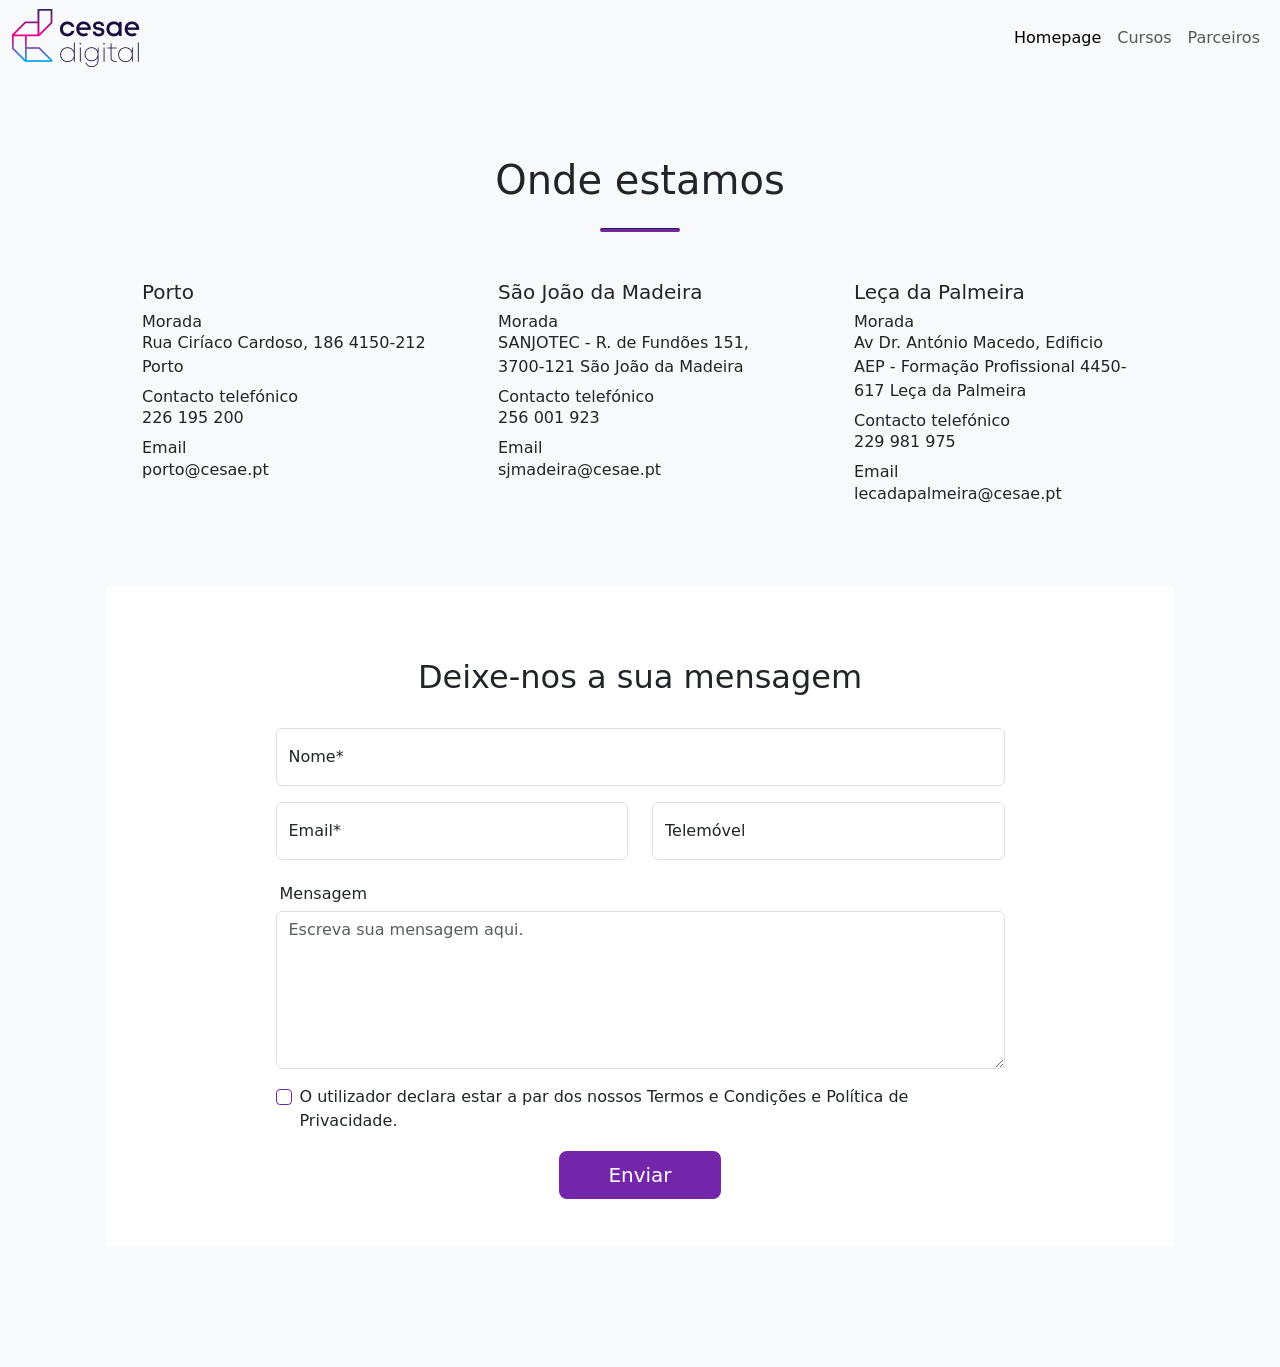
==== pages/contactos.html @ 0b4e1f9b "nav" ====
<!DOCTYPE html>
<html lang="en">

<head>
    <meta charset="UTF-8">
    <meta name="viewport" content="width=device-width, initial-scale=1.0">
    <title>Contactos</title>
    <!-- CSS do bootstrap  -->
    <link href="https://cdn.jsdelivr.net/npm/bootstrap@5.3.8/dist/css/bootstrap.min.css" rel="stylesheet"
        integrity="sha384-sRIl4kxILFvY47J16cr9ZwB07vP4J8+LH7qKQnuqkuIAvNWLzeN8tE5YBujZqJLB" crossorigin="anonymous">

    <!-- icons do bootstrap  -->
    <link rel="stylesheet" href="https://cdn.jsdelivr.net/npm/bootstrap-icons@1.13.1/font/bootstrap-icons.min.css">

    <!-- CSS da minha app -->
    <link rel="stylesheet" href="../css/contactos.css">
</head>

<body class="bg-light">
    <!-- NavBar -->
    <nav class="navbar navbar-expand-lg bg-body-tertiary">
        <div class="container-fluid">
            <a class="cesae-logo-full" href="">
                <img src="../images/cesae-logo-full.png" alt="">
            </a>
            <button class="navbar-toggler" type="button" data-bs-toggle="collapse"
                data-bs-target="#navbarSupportedContent" aria-controls="navbarSupportedContent" aria-expanded="false"
                aria-label="Toggle navigation">
                <span class="navbar-toggler-icon"></span>
            </button>
            <div class="collapse navbar-collapse" id="navbarSupportedContent">
                <ul class="navbar-nav ms-auto ">
                    <li class="nav-item">
                        <a class="nav-link active" aria-current="page" href="../index.html">Homepage</a>
                    </li>
                    <li class="nav-item">
                        <a class="nav-link" href="../pages/cursos.html">Cursos</a>
                    </li>                    
                    <li class="nav-item">
                        <a class="nav-link" href="../pages/parceiros.html">Parceiros</a>
                    </li>
                </ul>
            </div>

        </div>
    </nav>

    <!-- main -->
    <main class="container py-5">
        <!-- Polos -->
        <div class="container p-4">
            <h1 class="p-2 text-center">Onde estamos</h1>
            <hr>
            <div class="container my-3">
                <div class="row">
                    <div class="col-md-4">
                        <div class="polo p-4">
                            <h5 class="my-2">Porto</h5>
                            <div class="my-2">
                                <h6 class="mb-0">Morada</h6>
                                <p class="mb-0">Rua Ciríaco Cardoso, 186 4150-212 Porto</p>
                            </div>
                            <div class="my-2">
                                <h6 class="mb-0">Contacto telefónico</h6>
                                <p class="mb-0">226 195 200</p>
                            </div>
                            <div class="my-2">
                                <h6 class="mb-0">Email</h6>
                                <p class="mb-0">porto@cesae.pt</p>
                            </div>
                        </div>
                    </div>
                    <div class="col-md-4">
                        <div class="polo p-4">
                            <h5 class="my-2">São João da Madeira</h5>
                            <div class="my-2">
                                <h6 class="mb-0">Morada</h6>
                                <p class="mb-0">SANJOTEC - R. de Fundões 151, 3700-121 São João da Madeira</p>
                            </div>
                            <div class="my-2">
                                <h6 class="mb-0">Contacto telefónico</h6>
                                <p class="mb-0">256 001 923</p>
                            </div>
                            <div class="my-2">
                                <h6 class="mb-0">Email</h6>
                                <p class="mb-0">sjmadeira@cesae.pt</p>
                            </div>
                        </div>
                    </div>
                    <div class="col-md-4">
                        <div class="polo p-4">
                            <h5 class="my-2">Leça da Palmeira</h5>
                            <div class="my-2">
                                <h6 class="mb-0">Morada</h6>
                                <p class="mb-0">Av Dr. António Macedo, Edificio AEP - Formação Profissional 4450-617
                                    Leça da Palmeira</p>
                            </div>
                            <div class="my-2">
                                <h6 class="mb-0">Contacto telefónico</h6>
                                <p class="mb-0">229 981 975</p>
                            </div>
                            <div class="my-2">
                                <h6 class="mb-0">Email</h6>
                                <p class="mb-0">lecadapalmeira@cesae.pt</p>
                            </div>
                        </div>
                    </div>
                </div>
            </div>

            <!-- form contacto -->
            <section id="contacto" class="container bg-white p-5 my-5">
                <h2 class="p-4 text-center">Deixe-nos a sua mensagem</h2>
                <form action="utils/success.html" class="w-75 mx-auto">
                    <!-- mx-auto para centralizar horizontalmente -->
                    <div class="row"> <!-- linha para nome -->
                        <div class="col-md-12">
                            <div class="form-floating mb-3">
                                <input type="text" class="form-control" id="input_name" placeholder="Insira o seu nome."
                                    name="name" required>
                                <label for="name">Nome*</label>
                            </div>
                        </div>
                    </div>
                    <div class="row"> <!-- linha para email e telemóvel -->
                        <div class="col-md-6">
                            <div class="form-floating mb-3 ">
                                <input type="email" class="form-control" id="input_email"
                                    placeholder="Insira o seu email." name="email" required>
                                <label for="email">Email*</label>
                            </div>
                        </div>
                        <div class="col-md-6">
                            <div class="form-floating mb-3 ">
                                <input type="tel" class="form-control" id="input_phone"
                                    placeholder="Insira o seu email." name="phone">
                                <label for="phone">Telemóvel</label>
                            </div>
                        </div>
                    </div>
                    <div class="row"> <!-- linha para mensagem -->
                        <div class="col-12">
                            <div class="form mb-3">
                                <label for="form-message px-5 m-5">
                                    <h6 class="mx-1 my-2">Mensagem</h6>
                                </label>
                                <textarea class="form-control " placeholder="Escreva sua mensagem aqui."
                                    id="form-message" name="textarea" rows="6"></textarea>
                            </div>
                        </div>
                    </div>
                    <div class="row"> <!-- linha para checkbox termos/políticas -->
                        <div class="col-12">
                            <div class="form-check">
                                <input class="form-check-input checkbox-consent" type="checkbox" value=""
                                    id="checkDefault" required>
                                <label class="form-check-label" for="checkDefault">
                                    O utilizador declara estar a par dos nossos
                                    <a class="link-disabled" aria-disabled="true" role="link">Termos e Condições</a> e
                                    <a class="link-disabled" aria-disabled="true" role="link">Política de
                                        Privacidade</a>.
                                </label>
                            </div>
                        </div>
                    </div>
                    <div class="row text-center"> <!-- linha para botão CTA -->
                        <div class="col-12">
                            <button type="submit" class="btn btn-purple btn-lg mt-3 px-5">Enviar</button>
                        </div>
                    </div>

                </form>
            </section>
        </div>

    </main>
    <script src="https://cdn.jsdelivr.net/npm/bootstrap@5.3.8/dist/js/bootstrap.bundle.min.js"
        integrity="sha384-FKyoEForCGlyvwx9Hj09JcYn3nv7wiPVlz7YYwJrWVcXK/BmnVDxM+D2scQbITxI" crossorigin="anonymous">
        </script>
</body>

</html>
---- css/contactos.css ----
#contacto {
    border-radius: 4px;
}

/* hr */
hr {
    width: 80px;
    height: 4px;
    background-color: #7426aa;
    opacity: 1;
    border-radius: 2px;
    margin: 1rem auto 0;
}

/* botões CTA */
.btn-purple {
    background-color: #7426aa;
    color: white;
    text-decoration: none;
}

.btn-purple:hover {
    background-color: black;
    font-weight: bolder;
    color: white;
}

.checkbox-consent {
    border-color: #7426aa;
}

.purple-text {
    color: #7426aa;
}

/* links */
/* links desabilitados */
.link-disabled {
    text-decoration: none;
    color: inherit;
}

.badge {
    background-color: #6a239b;
}

.bi {
    color: white;
}
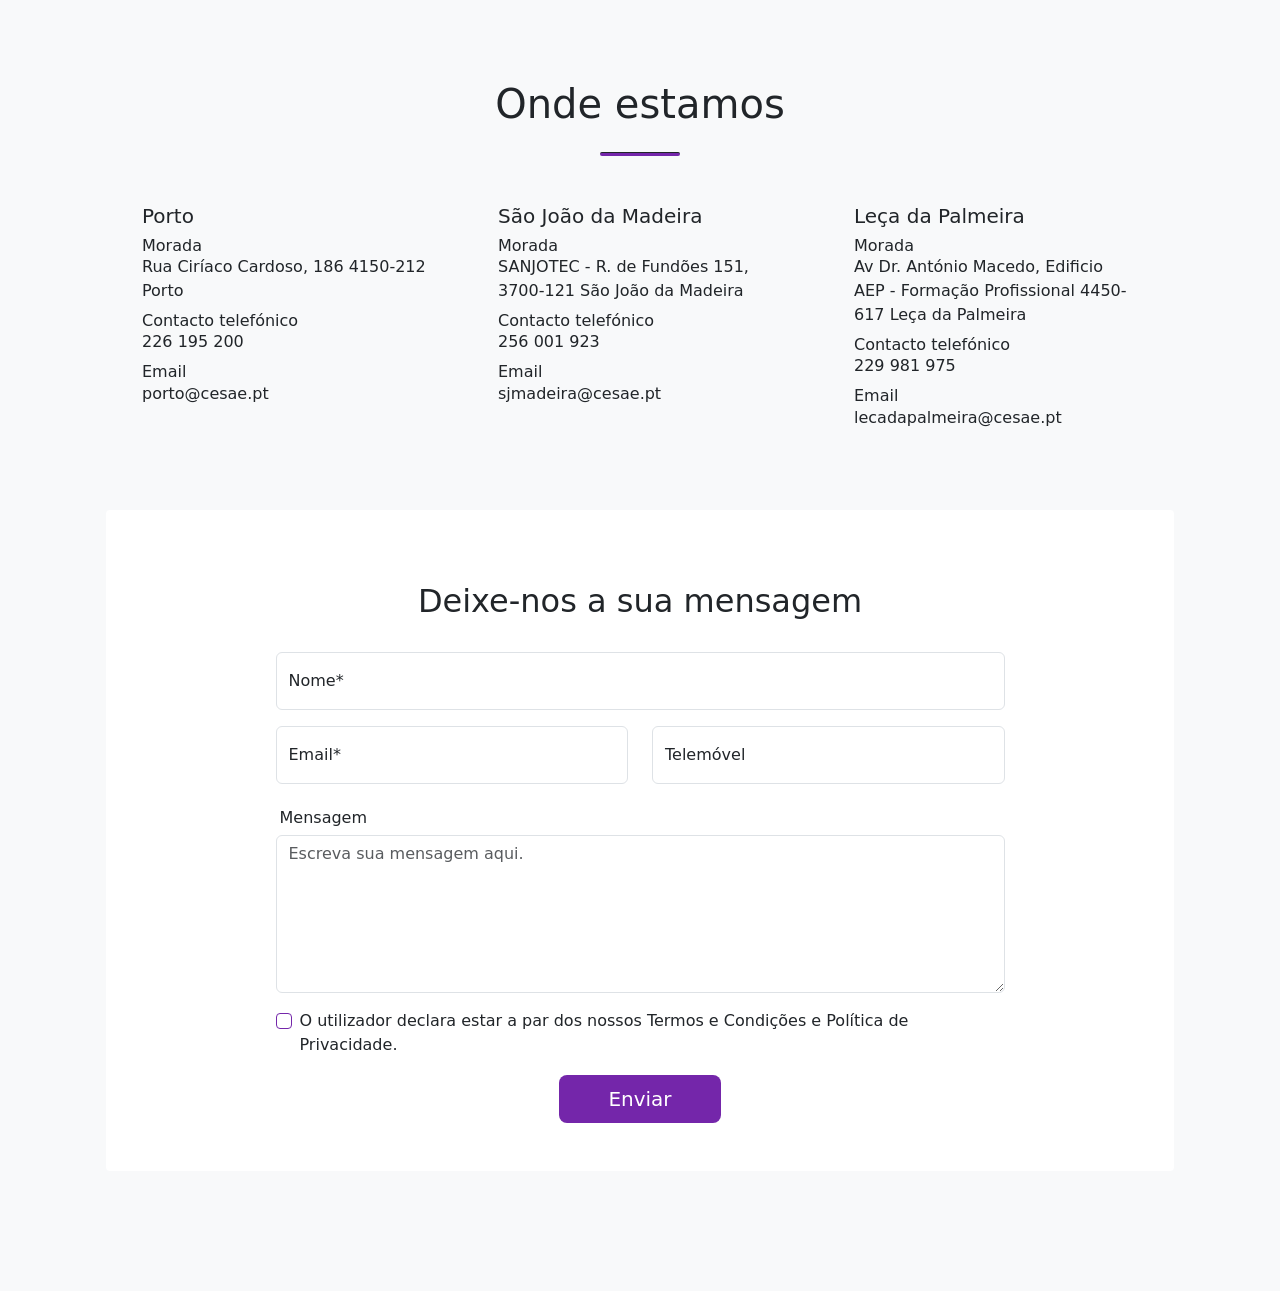
==== commit a19bc2ba: "Merge pull request #9 from yoichirou/raquel" ====
--- a/pages/contactos.html
+++ b/pages/contactos.html
@@ -17,33 +17,7 @@
 </head>
 
 <body class="bg-light">
-    <!-- NavBar -->
-    <nav class="navbar navbar-expand-lg bg-body-tertiary">
-        <div class="container-fluid">
-            <a class="cesae-logo-full" href="">
-                <img src="../images/cesae-logo-full.png" alt="">
-            </a>
-            <button class="navbar-toggler" type="button" data-bs-toggle="collapse"
-                data-bs-target="#navbarSupportedContent" aria-controls="navbarSupportedContent" aria-expanded="false"
-                aria-label="Toggle navigation">
-                <span class="navbar-toggler-icon"></span>
-            </button>
-            <div class="collapse navbar-collapse" id="navbarSupportedContent">
-                <ul class="navbar-nav ms-auto ">
-                    <li class="nav-item">
-                        <a class="nav-link active" aria-current="page" href="../index.html">Homepage</a>
-                    </li>
-                    <li class="nav-item">
-                        <a class="nav-link" href="../pages/cursos.html">Cursos</a>
-                    </li>                    
-                    <li class="nav-item">
-                        <a class="nav-link" href="../pages/parceiros.html">Parceiros</a>
-                    </li>
-                </ul>
-            </div>
-
-        </div>
-    </nav>
+    <!-- header/nav -->
 
     <!-- main -->
     <main class="container py-5">
@@ -92,8 +66,7 @@
                             <h5 class="my-2">Leça da Palmeira</h5>
                             <div class="my-2">
                                 <h6 class="mb-0">Morada</h6>
-                                <p class="mb-0">Av Dr. António Macedo, Edificio AEP - Formação Profissional 4450-617
-                                    Leça da Palmeira</p>
+                                <p class="mb-0">Av Dr. António Macedo, Edificio AEP - Formação Profissional 4450-617 Leça da Palmeira</p>
                             </div>
                             <div class="my-2">
                                 <h6 class="mb-0">Contacto telefónico</h6>
--- a/css/contactos.css
+++ b/css/contactos.css
@@ -38,12 +38,4 @@
 .link-disabled {
     text-decoration: none;
     color: inherit;
-}
-
-.badge {
-    background-color: #6a239b;
-}
-
-.bi {
-    color: white;
 }
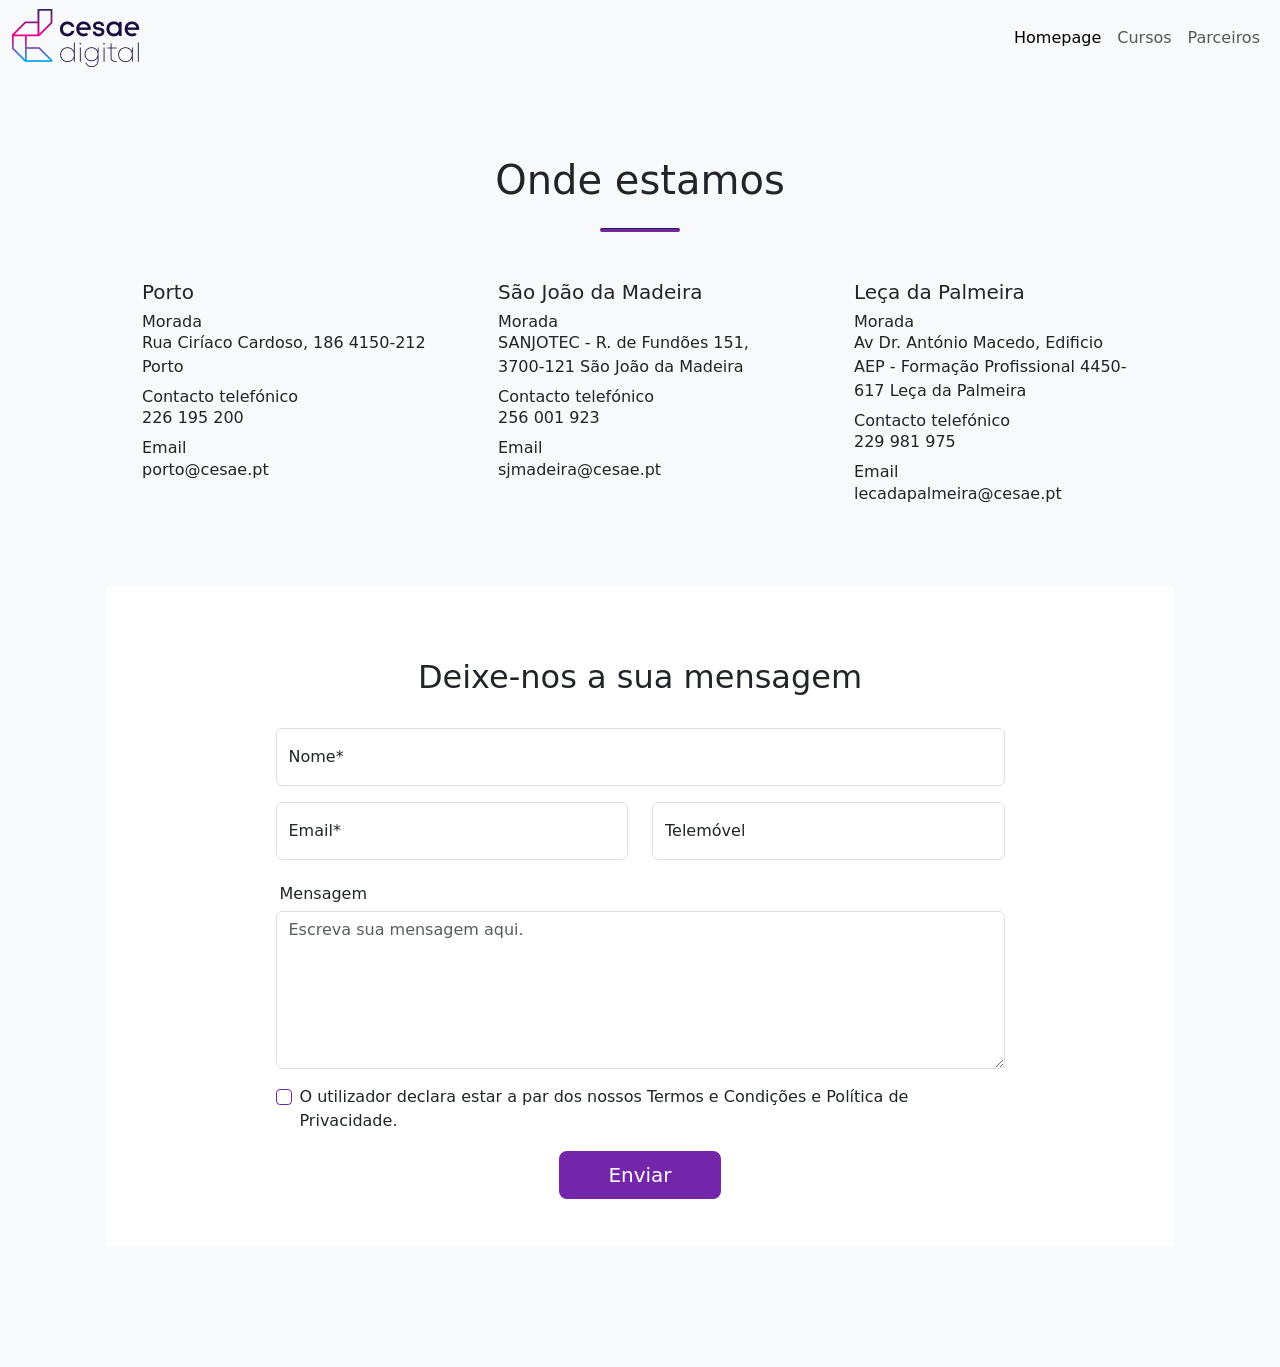
==== commit 168fcd3c: "Merge pull request #10 from yoichirou/raquel add nav to contactos" ====
--- a/pages/contactos.html
+++ b/pages/contactos.html
@@ -17,7 +17,33 @@
 </head>
 
 <body class="bg-light">
-    <!-- header/nav -->
+    <!-- NavBar -->
+    <nav class="navbar navbar-expand-lg bg-body-tertiary">
+        <div class="container-fluid">
+            <a class="cesae-logo-full" href="">
+                <img src="../images/cesae-logo-full.png" alt="">
+            </a>
+            <button class="navbar-toggler" type="button" data-bs-toggle="collapse"
+                data-bs-target="#navbarSupportedContent" aria-controls="navbarSupportedContent" aria-expanded="false"
+                aria-label="Toggle navigation">
+                <span class="navbar-toggler-icon"></span>
+            </button>
+            <div class="collapse navbar-collapse" id="navbarSupportedContent">
+                <ul class="navbar-nav ms-auto ">
+                    <li class="nav-item">
+                        <a class="nav-link active" aria-current="page" href="../index.html">Homepage</a>
+                    </li>
+                    <li class="nav-item">
+                        <a class="nav-link" href="../pages/cursos.html">Cursos</a>
+                    </li>                    
+                    <li class="nav-item">
+                        <a class="nav-link" href="../pages/parceiros.html">Parceiros</a>
+                    </li>
+                </ul>
+            </div>
+
+        </div>
+    </nav>
 
     <!-- main -->
     <main class="container py-5">
@@ -66,7 +92,8 @@
                             <h5 class="my-2">Leça da Palmeira</h5>
                             <div class="my-2">
                                 <h6 class="mb-0">Morada</h6>
-                                <p class="mb-0">Av Dr. António Macedo, Edificio AEP - Formação Profissional 4450-617 Leça da Palmeira</p>
+                                <p class="mb-0">Av Dr. António Macedo, Edificio AEP - Formação Profissional 4450-617
+                                    Leça da Palmeira</p>
                             </div>
                             <div class="my-2">
                                 <h6 class="mb-0">Contacto telefónico</h6>
--- a/css/contactos.css
+++ b/css/contactos.css
@@ -38,4 +38,12 @@
 .link-disabled {
     text-decoration: none;
     color: inherit;
+}
+
+.badge {
+    background-color: #6a239b;
+}
+
+.bi {
+    color: white;
 }
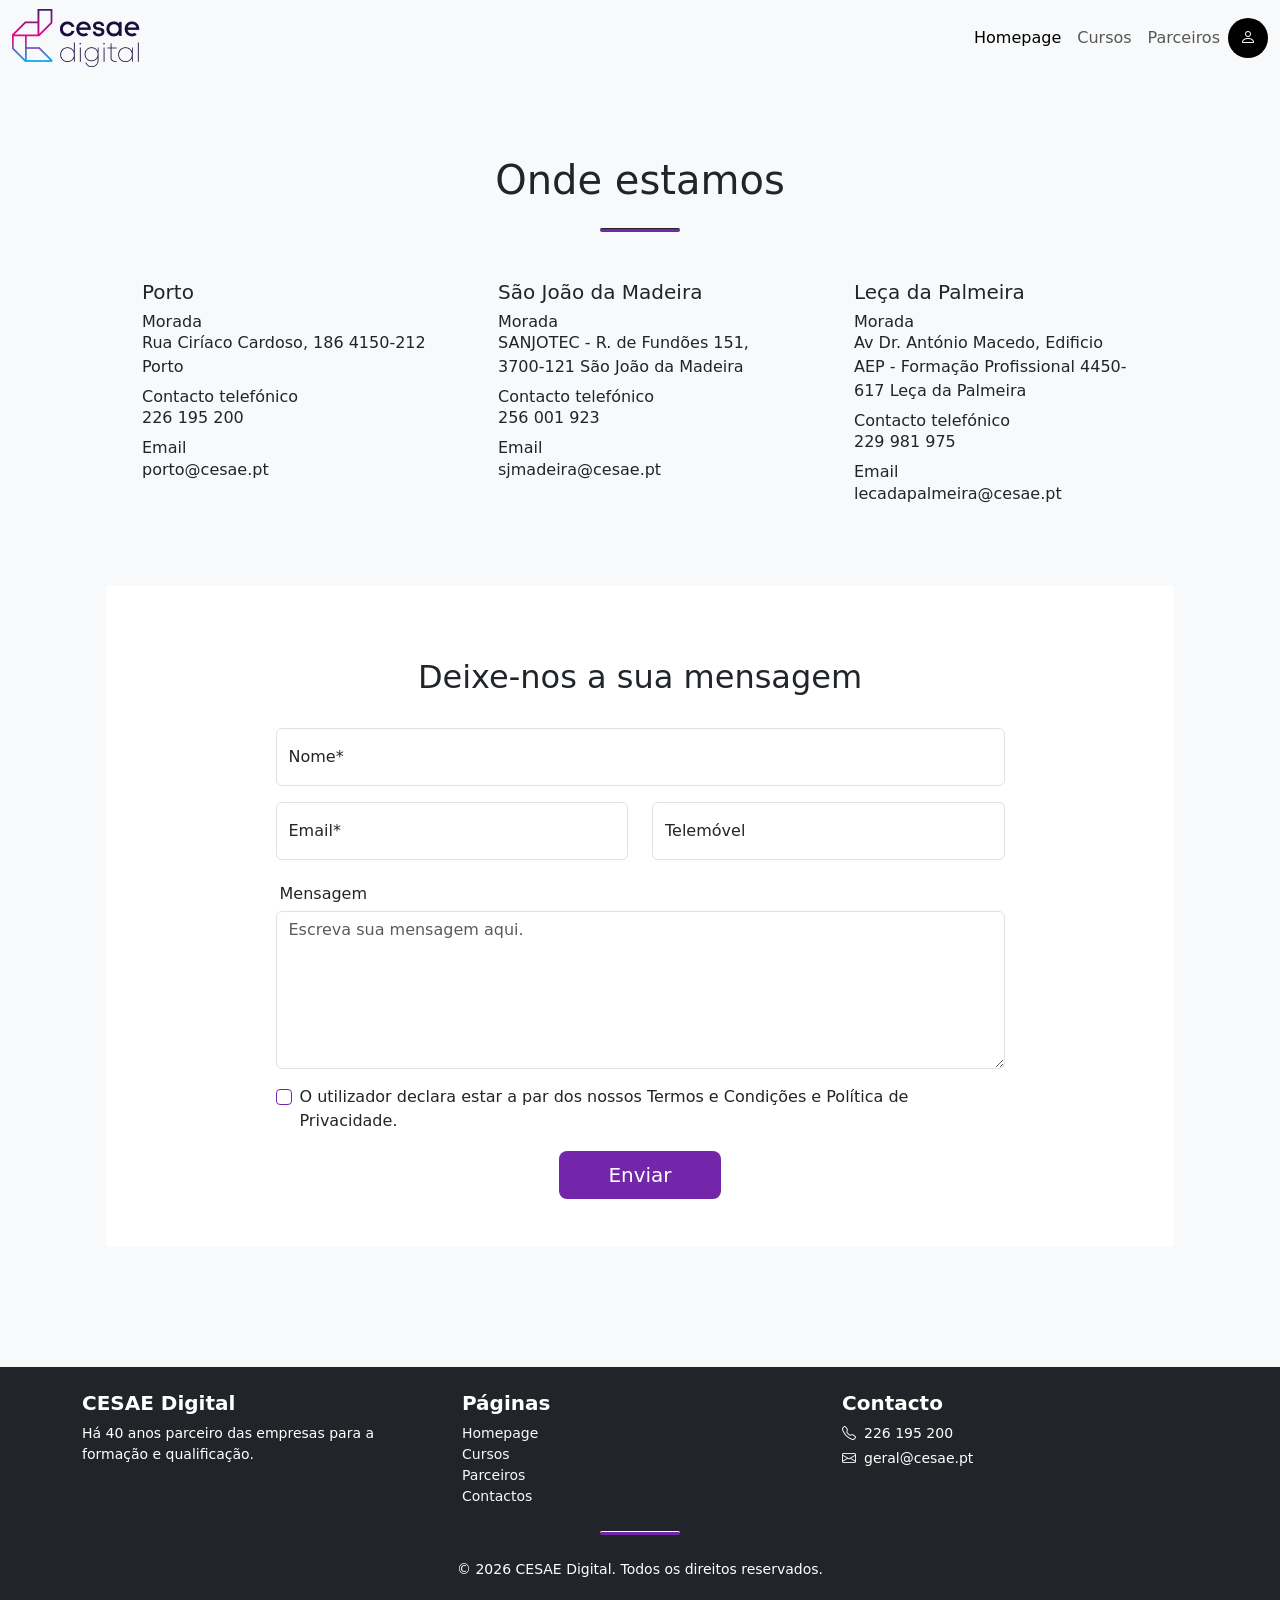
==== commit 595dacc1: "Final touches" ====
--- a/pages/contactos.html
+++ b/pages/contactos.html
@@ -40,6 +40,13 @@
                         <a class="nav-link" href="../pages/parceiros.html">Parceiros</a>
                     </li>
                 </ul>
+                <div>
+                    <a href="/#"
+                        class="nav-link btn rounded-circle bg-black border-light person d-none d-lg-flex justify-content-center align-items-center" id="Botão" data-bs-toggle="dropdown" style="width: 40px; height: 40px;">
+                        <i class="bi bi-person"></i>                    
+                    </a>
+                    
+                </div>
             </div>
 
         </div>
@@ -174,6 +181,39 @@
         </div>
 
     </main>
+
+
+    <!-- Rodapé -->
+    <footer class="bg-dark text-white py-4 mt-auto">
+        <div class="container">
+            <div class="row g-4 text-center text-md-start">
+                <div class="col-md-4">
+                    <h5 class="fw-bold">CESAE Digital</h5>
+                    <p class="small mb-0">Há 40 anos parceiro das empresas para a formação e qualificação.</p>
+                </div>
+                <div class="col-md-4">
+                    <h5 class="fw-bold">Páginas</h5>
+                    <ul class="list-unstyled small mb-0">
+                        <li><a href="index.html" class="link-light link-underline-opacity-0 link-underline-opacity-100-hover">Homepage</a></li>
+                        <li><a href="pages/cursos.html" class="link-light link-underline-opacity-0 link-underline-opacity-100-hover">Cursos</a></li>
+                        <li><a href="pages/parceiros.html" class="link-light link-underline-opacity-0 link-underline-opacity-100-hover">Parceiros</a></li>
+                        <li><a href="pages/contactos.html" class="link-light link-underline-opacity-0 link-underline-opacity-100-hover">Contactos</a></li>
+                    </ul>
+                </div>
+                <div class="col-md-4">
+                    <h5 class="fw-bold">Contacto</h5>
+                    <p class="small mb-1"><i class="bi bi-telephone me-2"></i>226 195 200</p>
+                    <p class="small mb-0"><i class="bi bi-envelope me-2"></i>geral@cesae.pt</p>
+                </div>
+            </div>
+            <hr class="my-4">
+            <p class="text-center small mb-0">© 2026 CESAE Digital. Todos os direitos reservados.</p>
+        </div>
+    </footer>
+
+
+
+
     <script src="https://cdn.jsdelivr.net/npm/bootstrap@5.3.8/dist/js/bootstrap.bundle.min.js"
         integrity="sha384-FKyoEForCGlyvwx9Hj09JcYn3nv7wiPVlz7YYwJrWVcXK/BmnVDxM+D2scQbITxI" crossorigin="anonymous">
         </script>
--- a/css/contactos.css
+++ b/css/contactos.css
@@ -44,6 +44,8 @@
     background-color: #6a239b;
 }
 
-.bi {
+/* Meter o icon em branco */
+.bi
+{
     color: white;
 }
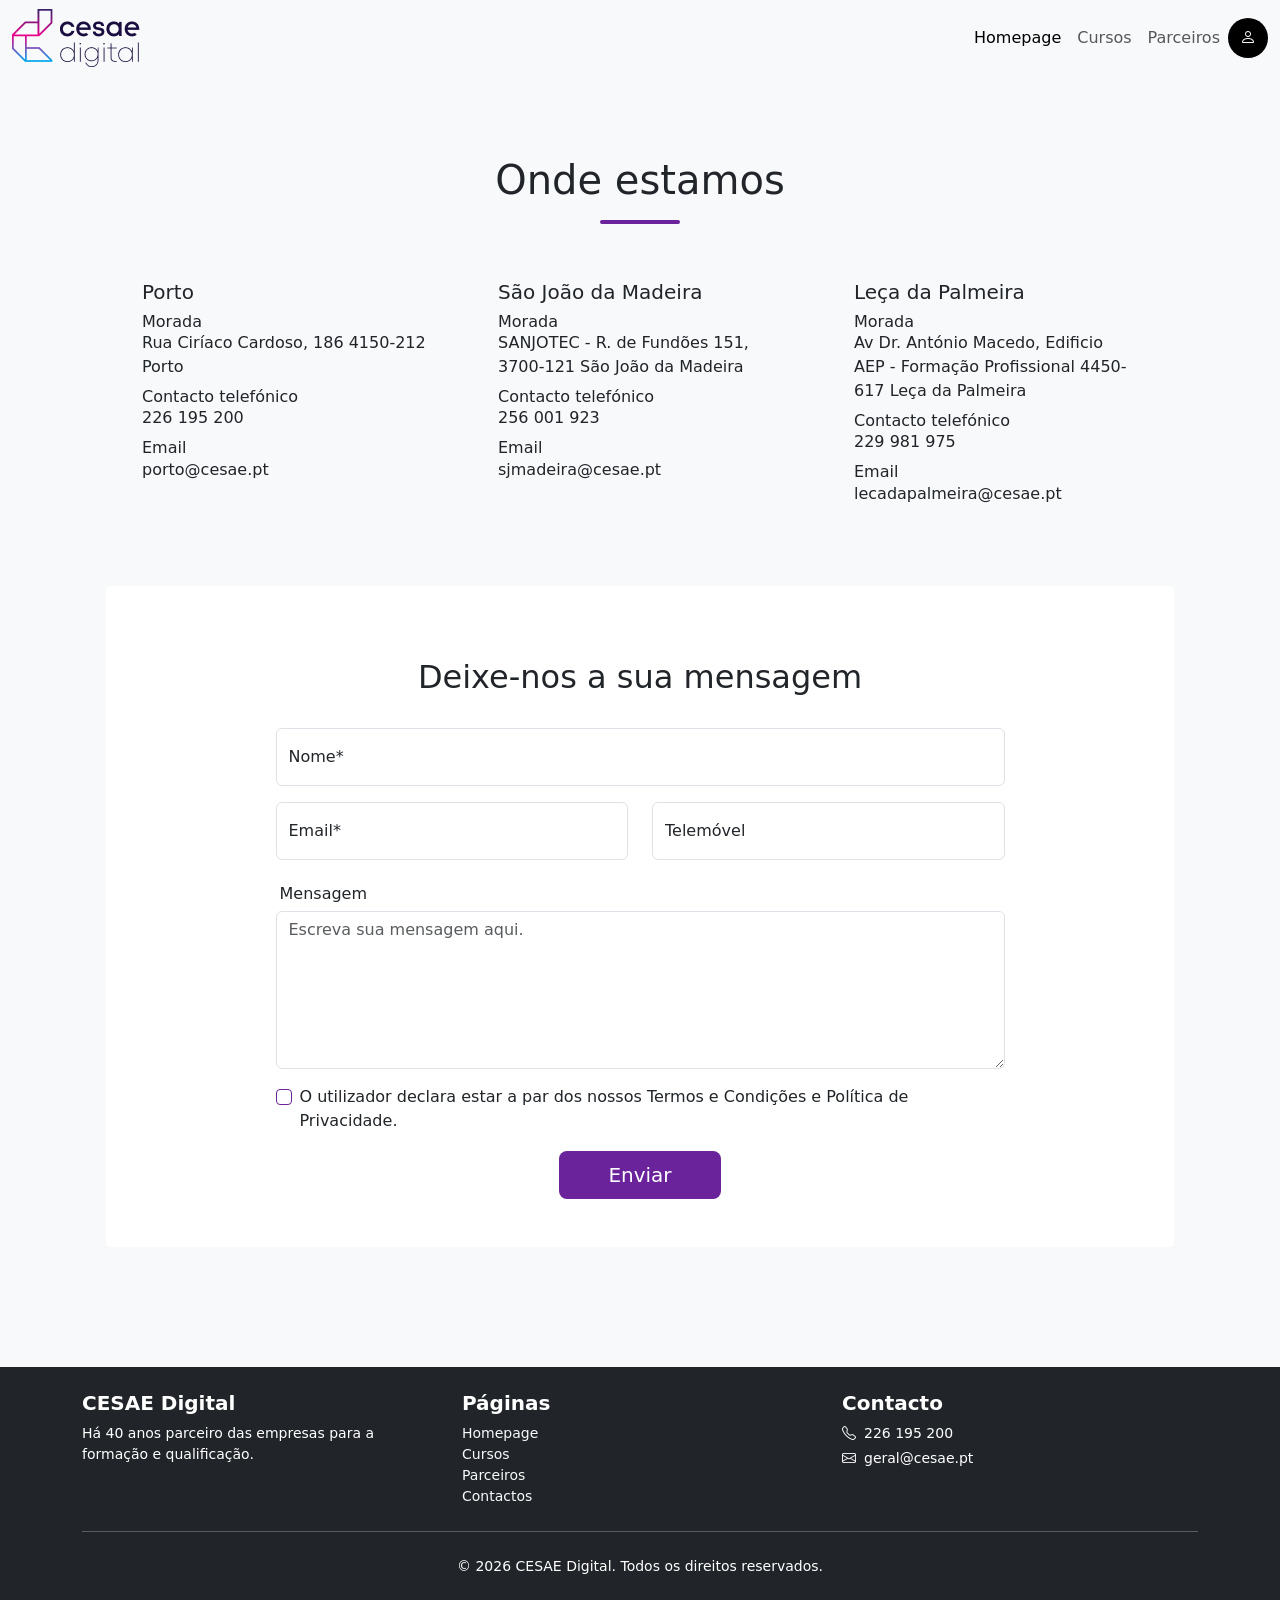
==== commit d76397a4: "corrected color; ::after" ====
--- a/pages/contactos.html
+++ b/pages/contactos.html
@@ -56,8 +56,7 @@
     <main class="container py-5">
         <!-- Polos -->
         <div class="container p-4">
-            <h1 class="p-2 text-center">Onde estamos</h1>
-            <hr>
+            <h1 class="titulo-secao p-2 text-center">Onde estamos</h1>
             <div class="container my-3">
                 <div class="row">
                     <div class="col-md-4">
--- a/css/contactos.css
+++ b/css/contactos.css
@@ -2,19 +2,20 @@
     border-radius: 4px;
 }
 
-/* hr */
-hr {
+/* Título com linha roxa por baixo */
+.titulo-secao::after {
+    content: "";
+    display: block;
     width: 80px;
     height: 4px;
-    background-color: #7426aa;
-    opacity: 1;
+    background-color: #6a239b;
     border-radius: 2px;
     margin: 1rem auto 0;
 }
 
 /* botões CTA */
 .btn-purple {
-    background-color: #7426aa;
+    background-color: #6a239b;
     color: white;
     text-decoration: none;
 }
@@ -26,11 +27,11 @@
 }
 
 .checkbox-consent {
-    border-color: #7426aa;
+    border-color: #6a239b;
 }
 
 .purple-text {
-    color: #7426aa;
+    color: #6a239b;
 }
 
 /* links */
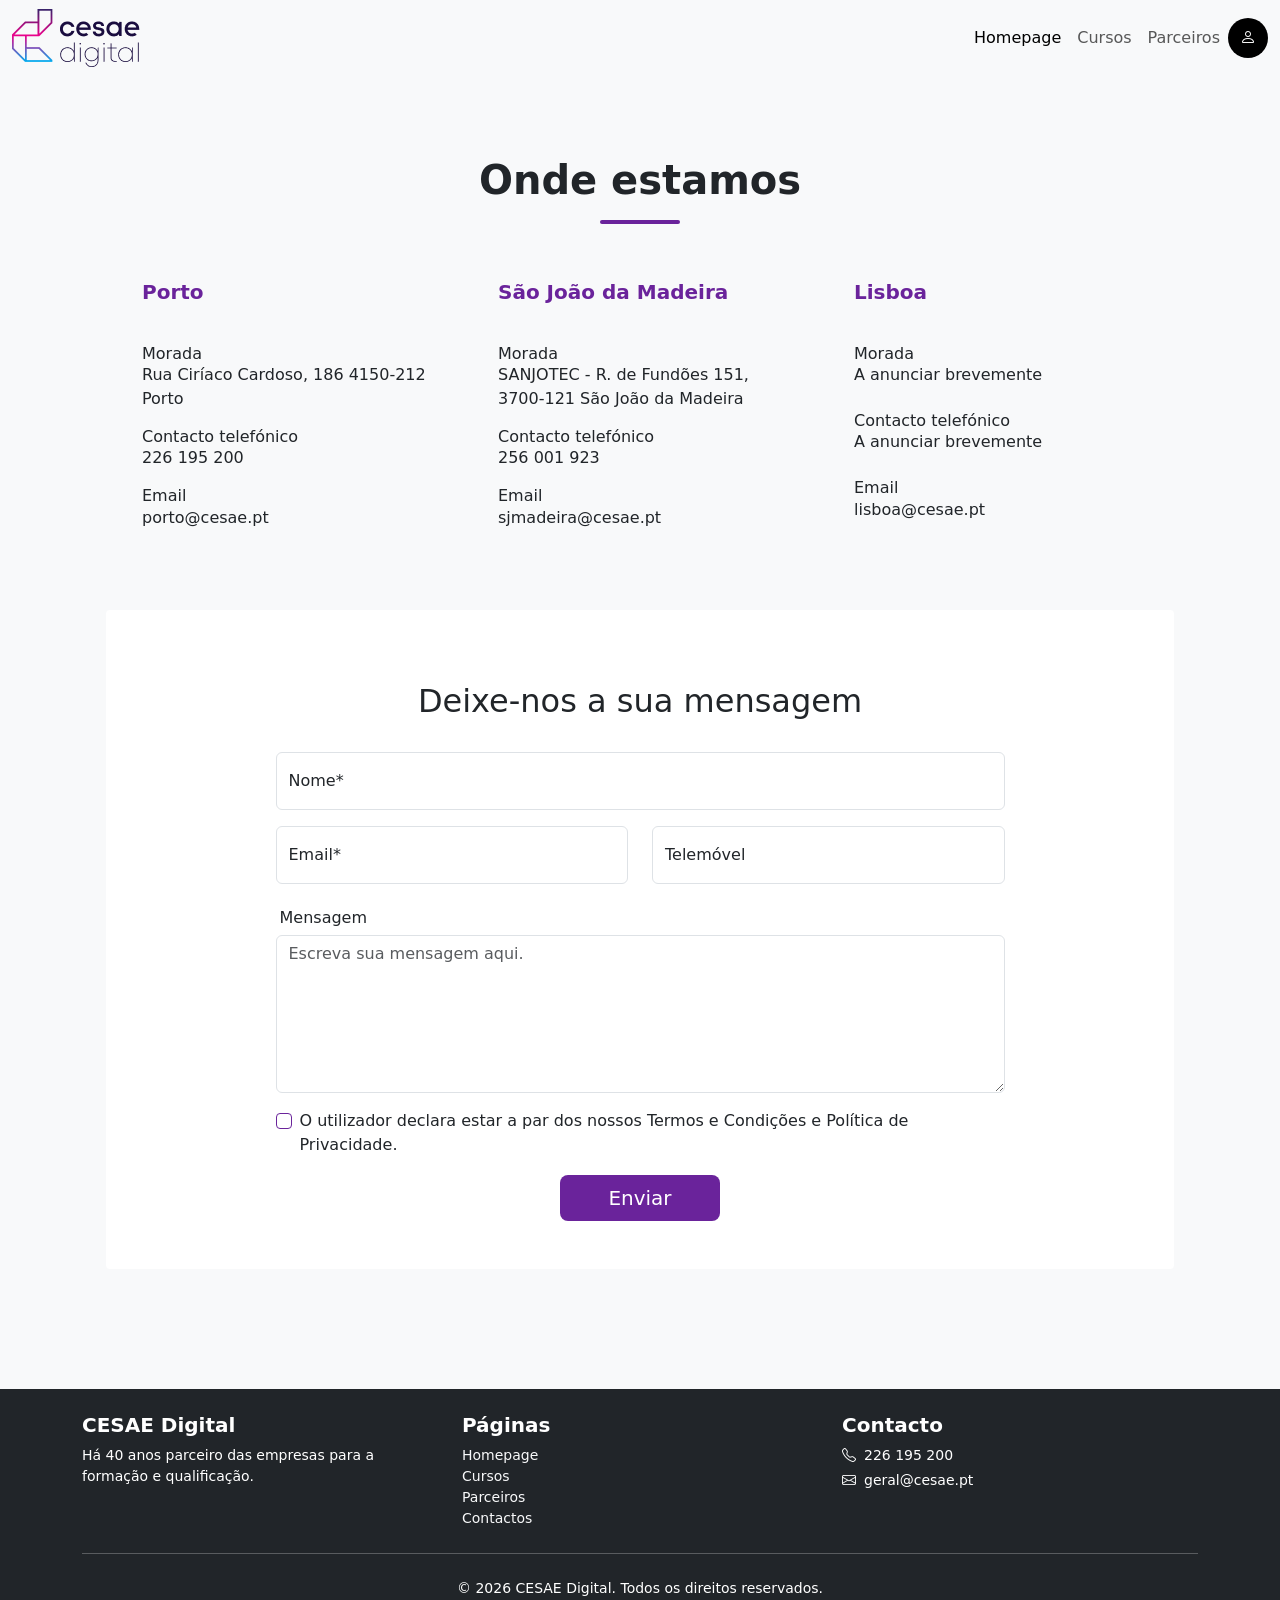
==== commit 55070a9a: "change to Lisboa; typos correction; consistency in code use" ====
--- a/pages/contactos.html
+++ b/pages/contactos.html
@@ -56,11 +56,11 @@
     <main class="container py-5">
         <!-- Polos -->
         <div class="container p-4">
-            <h1 class="titulo-secao p-2 text-center">Onde estamos</h1>
+            <h1 class="titulo-secao p-2 text-center fw-bold">Onde estamos</h1>
             <div class="container my-3">
-                <div class="row">
-                    <div class="col-md-4">
-                        <div class="polo p-4">
+                <div class="row d-flex">
+                    <div class="col-md-4 d-flex flex-column">
+                        <div class="polo flex-fill p-4">
                             <h5 class="my-2">Porto</h5>
                             <div class="my-2">
                                 <h6 class="mb-0">Morada</h6>
@@ -76,8 +76,8 @@
                             </div>
                         </div>
                     </div>
-                    <div class="col-md-4">
-                        <div class="polo p-4">
+                    <div class="col-md-4 d-flex flex-column">
+                        <div class="polo flex-fill p-4">
                             <h5 class="my-2">São João da Madeira</h5>
                             <div class="my-2">
                                 <h6 class="mb-0">Morada</h6>
@@ -93,21 +93,20 @@
                             </div>
                         </div>
                     </div>
-                    <div class="col-md-4">
-                        <div class="polo p-4">
-                            <h5 class="my-2">Leça da Palmeira</h5>
+                    <div class="col-md-4 d-flex flex-column">
+                        <div class="polo flex-fill p-4">
+                            <h5 class="my-2">Lisboa</h5>
                             <div class="my-2">
                                 <h6 class="mb-0">Morada</h6>
-                                <p class="mb-0">Av Dr. António Macedo, Edificio AEP - Formação Profissional 4450-617
-                                    Leça da Palmeira</p>
+                                <p class="mb-0">A anunciar brevemente</p>
                             </div>
                             <div class="my-2">
                                 <h6 class="mb-0">Contacto telefónico</h6>
-                                <p class="mb-0">229 981 975</p>
+                                <p class="mb-0">A anunciar brevemente</p>
                             </div>
                             <div class="my-2">
                                 <h6 class="mb-0">Email</h6>
-                                <p class="mb-0">lecadapalmeira@cesae.pt</p>
+                                <p class="mb-0">lisboa@cesae.pt</p>
                             </div>
                         </div>
                     </div>
@@ -147,7 +146,7 @@
                     <div class="row"> <!-- linha para mensagem -->
                         <div class="col-12">
                             <div class="form mb-3">
-                                <label for="form-message px-5 m-5">
+                                <label for="form-message">
                                     <h6 class="mx-1 my-2">Mensagem</h6>
                                 </label>
                                 <textarea class="form-control " placeholder="Escreva sua mensagem aqui."
@@ -162,8 +161,8 @@
                                     id="checkDefault" required>
                                 <label class="form-check-label" for="checkDefault">
                                     O utilizador declara estar a par dos nossos
-                                    <a class="link-disabled" aria-disabled="true" role="link">Termos e Condições</a> e
-                                    <a class="link-disabled" aria-disabled="true" role="link">Política de
+                                    <a class="link-disabled" aria-disabled="true" role="link" href="#">Termos e Condições</a> e
+                                    <a class="link-disabled" aria-disabled="true" role="link" href="#">Política de
                                         Privacidade</a>.
                                 </label>
                             </div>
--- a/css/contactos.css
+++ b/css/contactos.css
@@ -2,7 +2,7 @@
     border-radius: 4px;
 }
 
-/* Título com linha roxa por baixo */
+/* Linha roxa por baixo do título */
 .titulo-secao::after {
     content: "";
     display: block;
@@ -13,23 +13,38 @@
     margin: 1rem auto 0;
 }
 
+/* classe polo e filhos */
+.polo { /* layout vertical */
+    display: flex;
+    flex-direction: column;
+}
+.polo h5 { /*título dos pólos*/
+    color: #6a239b;
+    font-weight: bold;
+    min-height: 3rem;
+}
+.polo div.my-2 { /*blocos internos do pólo*/
+    display: flex;
+    flex: 1; /* cresce igualmente */
+    flex-direction: column;
+}
+
 /* botões CTA */
 .btn-purple {
     background-color: #6a239b;
     color: white;
-    text-decoration: none;
+    border: none;
 }
-
 .btn-purple:hover {
     background-color: black;
     font-weight: bolder;
     color: white;
 }
 
+/* checkbox e texto - para facilitar visibilidade */
 .checkbox-consent {
     border-color: #6a239b;
 }
-
 .purple-text {
     color: #6a239b;
 }
@@ -39,14 +54,11 @@
 .link-disabled {
     text-decoration: none;
     color: inherit;
-}
-
-.badge {
-    background-color: #6a239b;
+    pointer-events: none; /* para evitar comportamento ao clicar */
+    cursor: default; /* para o cursor manter o aspeto original e evitar interação */
 }
 
 /* Meter o icon em branco */
-.bi
-{
+.bi {
     color: white;
 }
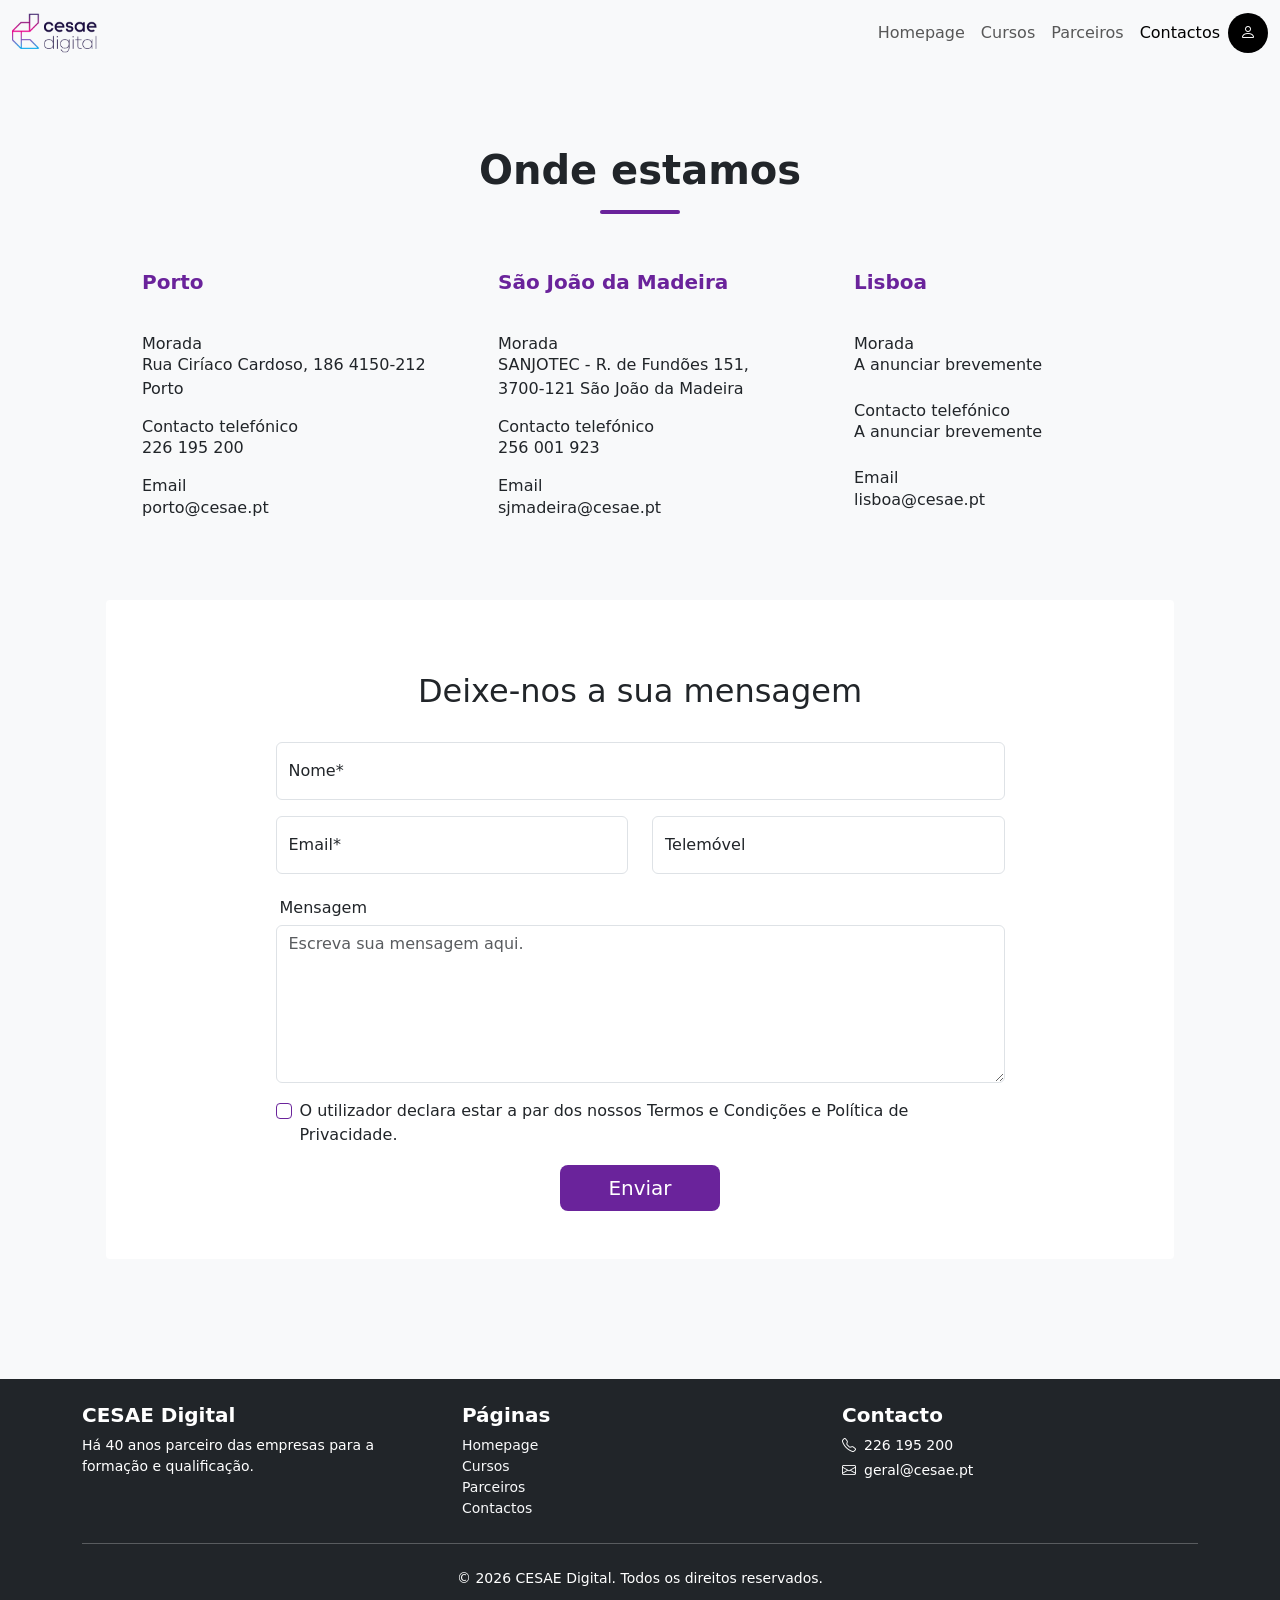
==== commit b800716c: "corrige navbar, rodapé e links das páginas de cursos e contactos" ====
--- a/pages/contactos.html
+++ b/pages/contactos.html
@@ -16,12 +16,12 @@
     <link rel="stylesheet" href="../css/contactos.css">
 </head>
 
-<body class="bg-light">
+<body class="bg-light d-flex flex-column min-vh-100">
     <!-- NavBar -->
     <nav class="navbar navbar-expand-lg bg-body-tertiary">
         <div class="container-fluid">
-            <a class="cesae-logo-full" href="">
-                <img src="../images/cesae-logo-full.png" alt="">
+            <a class="navbar-brand" href="../index.html">
+                <img src="../images/cesae-logo-full.png" alt="CESAE Digital" height="40">
             </a>
             <button class="navbar-toggler" type="button" data-bs-toggle="collapse"
                 data-bs-target="#navbarSupportedContent" aria-controls="navbarSupportedContent" aria-expanded="false"
@@ -29,26 +29,28 @@
                 <span class="navbar-toggler-icon"></span>
             </button>
             <div class="collapse navbar-collapse" id="navbarSupportedContent">
-                <ul class="navbar-nav ms-auto ">
-                    <li class="nav-item">
-                        <a class="nav-link active" aria-current="page" href="../index.html">Homepage</a>
+                <ul class="navbar-nav ms-auto">
+                    <li class="nav-item">
+                        <a class="nav-link" href="../index.html">Homepage</a>
                     </li>
                     <li class="nav-item">
                         <a class="nav-link" href="../pages/cursos.html">Cursos</a>
-                    </li>                    
+                    </li>
                     <li class="nav-item">
                         <a class="nav-link" href="../pages/parceiros.html">Parceiros</a>
+                    </li>
+                    <li class="nav-item">
+                        <a class="nav-link active" aria-current="page" href="../pages/contactos.html">Contactos</a>
                     </li>
                 </ul>
                 <div>
-                    <a href="/#"
-                        class="nav-link btn rounded-circle bg-black border-light person d-none d-lg-flex justify-content-center align-items-center" id="Botão" data-bs-toggle="dropdown" style="width: 40px; height: 40px;">
-                        <i class="bi bi-person"></i>                    
+                    <a href="#contacto"
+                        class="nav-link btn rounded-circle bg-black border-light person d-none d-lg-flex justify-content-center align-items-center"
+                        id="botao" style="width: 40px; height: 40px;">
+                        <i class="bi bi-person"></i>
                     </a>
-                    
                 </div>
             </div>
-
         </div>
     </nav>
 
@@ -123,23 +125,23 @@
                             <div class="form-floating mb-3">
                                 <input type="text" class="form-control" id="input_name" placeholder="Insira o seu nome."
                                     name="name" required>
-                                <label for="name">Nome*</label>
+                                <label for="input_name">Nome*</label>
                             </div>
                         </div>
                     </div>
                     <div class="row"> <!-- linha para email e telemóvel -->
                         <div class="col-md-6">
-                            <div class="form-floating mb-3 ">
+                            <div class="form-floating mb-3">
                                 <input type="email" class="form-control" id="input_email"
                                     placeholder="Insira o seu email." name="email" required>
-                                <label for="email">Email*</label>
+                                <label for="input_email">Email*</label>
                             </div>
                         </div>
                         <div class="col-md-6">
-                            <div class="form-floating mb-3 ">
+                            <div class="form-floating mb-3">
                                 <input type="tel" class="form-control" id="input_phone"
-                                    placeholder="Insira o seu email." name="phone">
-                                <label for="phone">Telemóvel</label>
+                                    placeholder="Insira o seu telemóvel." name="phone">
+                                <label for="input_phone">Telemóvel</label>
                             </div>
                         </div>
                     </div>
@@ -149,7 +151,7 @@
                                 <label for="form-message">
                                     <h6 class="mx-1 my-2">Mensagem</h6>
                                 </label>
-                                <textarea class="form-control " placeholder="Escreva sua mensagem aqui."
+                                <textarea class="form-control" placeholder="Escreva sua mensagem aqui."
                                     id="form-message" name="textarea" rows="6"></textarea>
                             </div>
                         </div>
@@ -180,7 +182,6 @@
 
     </main>
 
-
     <!-- Rodapé -->
     <footer class="bg-dark text-white py-4 mt-auto">
         <div class="container">
@@ -192,10 +193,10 @@
                 <div class="col-md-4">
                     <h5 class="fw-bold">Páginas</h5>
                     <ul class="list-unstyled small mb-0">
-                        <li><a href="index.html" class="link-light link-underline-opacity-0 link-underline-opacity-100-hover">Homepage</a></li>
-                        <li><a href="pages/cursos.html" class="link-light link-underline-opacity-0 link-underline-opacity-100-hover">Cursos</a></li>
-                        <li><a href="pages/parceiros.html" class="link-light link-underline-opacity-0 link-underline-opacity-100-hover">Parceiros</a></li>
-                        <li><a href="pages/contactos.html" class="link-light link-underline-opacity-0 link-underline-opacity-100-hover">Contactos</a></li>
+                        <li><a href="../index.html" class="link-light link-underline-opacity-0 link-underline-opacity-100-hover">Homepage</a></li>
+                        <li><a href="../pages/cursos.html" class="link-light link-underline-opacity-0 link-underline-opacity-100-hover">Cursos</a></li>
+                        <li><a href="../pages/parceiros.html" class="link-light link-underline-opacity-0 link-underline-opacity-100-hover">Parceiros</a></li>
+                        <li><a href="../pages/contactos.html" class="link-light link-underline-opacity-0 link-underline-opacity-100-hover">Contactos</a></li>
                     </ul>
                 </div>
                 <div class="col-md-4">
@@ -209,9 +210,6 @@
         </div>
     </footer>
 
-
-
-
     <script src="https://cdn.jsdelivr.net/npm/bootstrap@5.3.8/dist/js/bootstrap.bundle.min.js"
         integrity="sha384-FKyoEForCGlyvwx9Hj09JcYn3nv7wiPVlz7YYwJrWVcXK/BmnVDxM+D2scQbITxI" crossorigin="anonymous">
         </script>
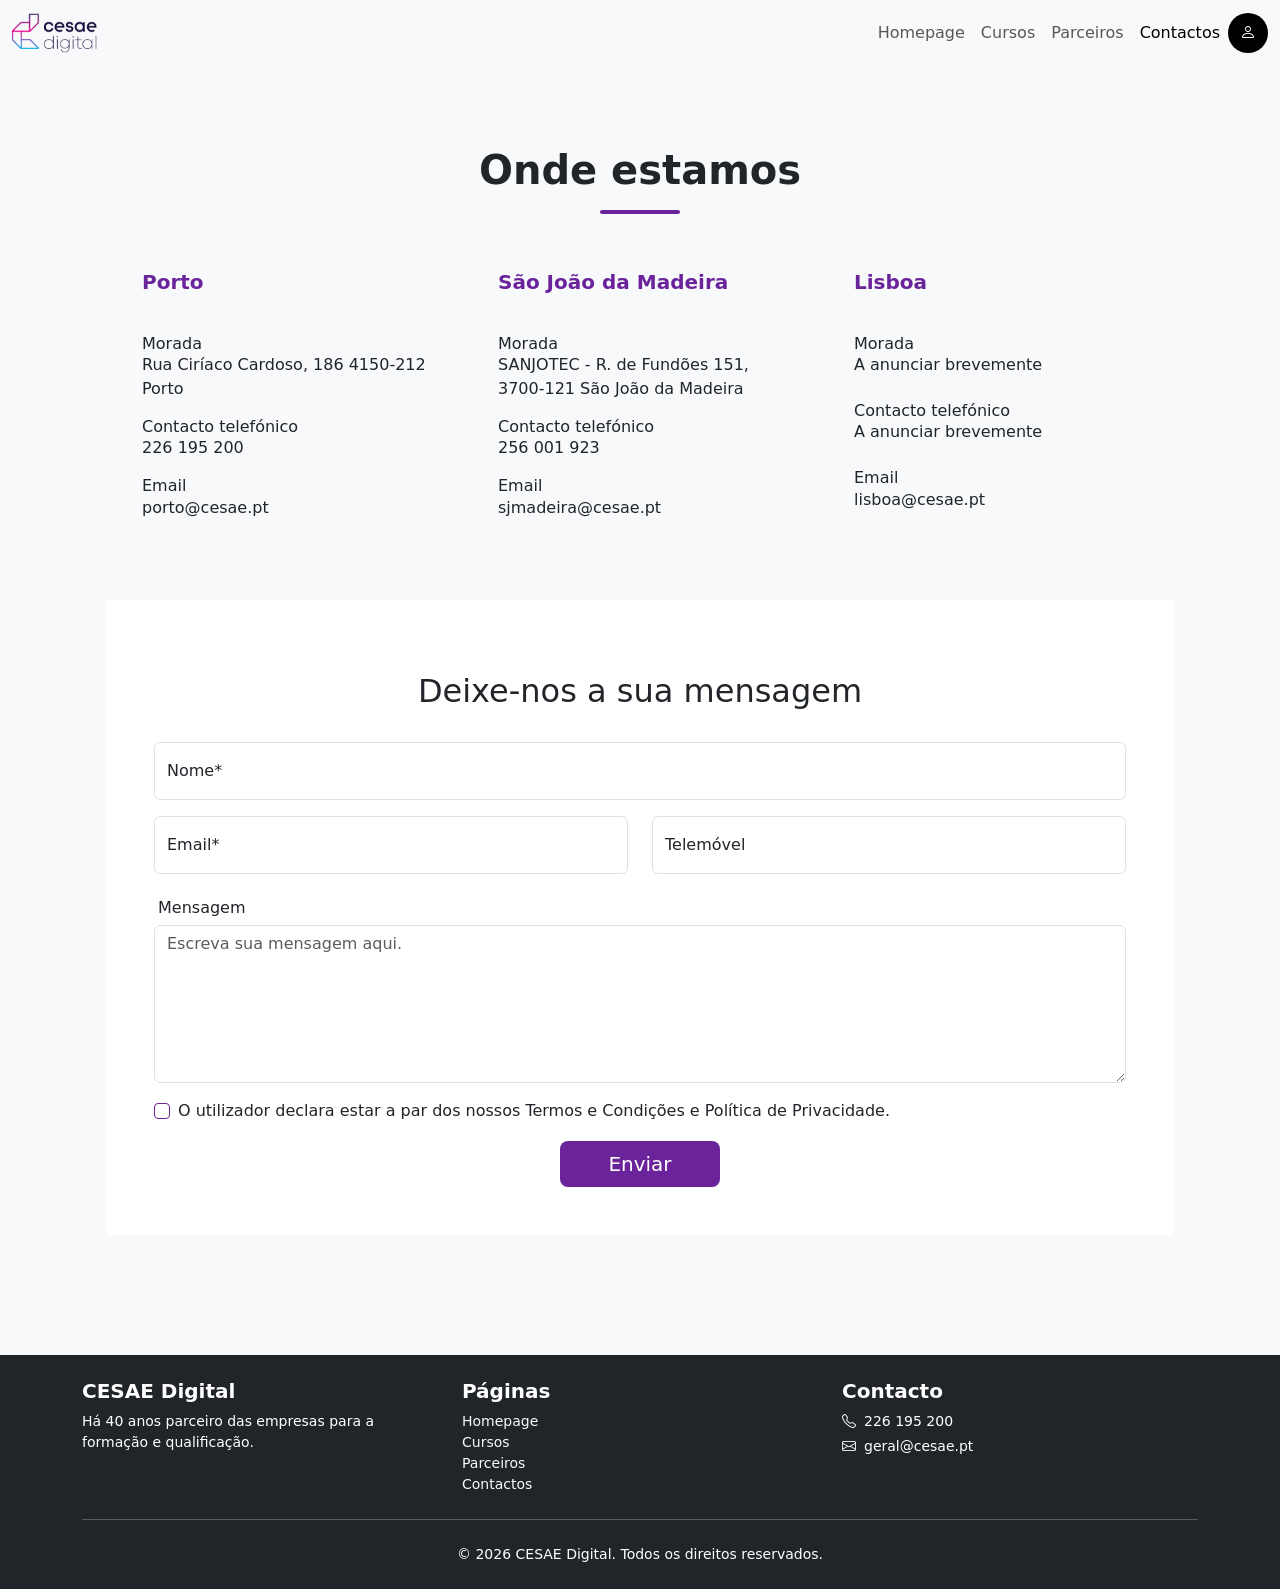
==== commit ff31a92f: "ajusta estilo do formulário de contacto e corrige a largura da seção" ====
--- a/pages/contactos.html
+++ b/pages/contactos.html
@@ -116,9 +116,9 @@
             </div>
 
             <!-- form contacto -->
-            <section id="contacto" class="container bg-white p-5 my-5">
-                <h2 class="p-4 text-center">Deixe-nos a sua mensagem</h2>
-                <form action="utils/success.html" class="w-75 mx-auto">
+            <section id="contacto" class="container bg-white p-3 p-md-5 my-5">
+                <h2 class="p-2 p-md-4 text-center">Deixe-nos a sua mensagem</h2>
+                <form action="utils/success.html" class="w-100 mx-auto">
                     <!-- mx-auto para centralizar horizontalmente -->
                     <div class="row"> <!-- linha para nome -->
                         <div class="col-md-12">
